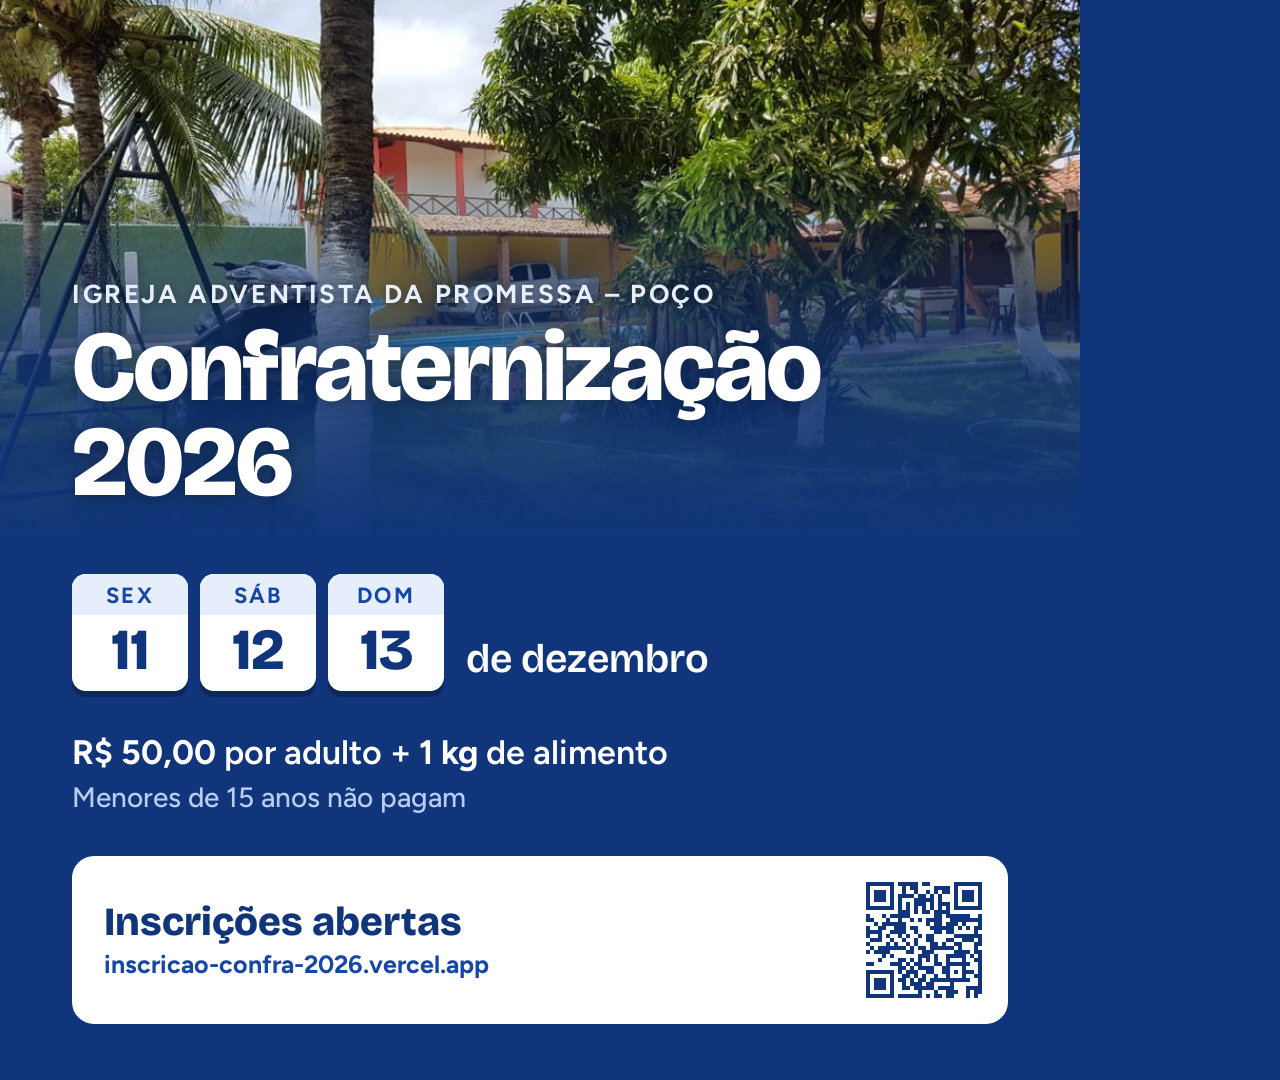
==== divulgacao/banner.html @ 596c6ae3 "Navegação entre etapas, correção de inscrição e banners de divulgação - Botão "Voltar" no topo das e" ====
<!doctype html>
<html lang="pt-BR">
<head>
  <meta charset="utf-8">
  <title>Banner · Confraternização 2026 · IAP Poço</title>
  <!--
    Modelo dos banners de divulgação. Abra com ?formato=quadrado, ?formato=status ou ?formato=link.
    As imagens prontas ficam nesta pasta (banner-quadrado.png e banner-status.png)
    e em site/compartilhar.jpg (prévia do link no WhatsApp).
  -->
  <link rel="preconnect" href="https://fonts.googleapis.com">
  <link rel="preconnect" href="https://fonts.gstatic.com" crossorigin>
  <link rel="stylesheet" href="https://fonts.googleapis.com/css2?family=Bricolage+Grotesque:opsz,wght@12..96,600;12..96,800&family=Figtree:wght@500;600;700&display=swap">
  <style>
    :root {
      /* Layout: foto do local em cima com o nome do evento; faixa azul embaixo com datas,
         valores e o chamado para a inscrição (com QR Code). */
      --azul: #1747a6;
      --azul-forte: #10357a;
      --azul-suave: #b9cdf2;
      --azul-claro: #e6eefb;
      --branco: #ffffff;
      --fonte-titulo: 'Bricolage Grotesque', 'Trebuchet MS', sans-serif;
      --fonte-texto: 'Figtree', 'Segoe UI', sans-serif;
    }

    * { box-sizing: border-box; margin: 0; padding: 0; }
    html, body { background: var(--azul-forte); }
    body { font-family: var(--fonte-texto); color: var(--branco); }

    .banner {
      position: relative;
      overflow: hidden;
      width: var(--largura);
      height: var(--altura);
      display: grid;
      background: var(--azul-forte);
    }

    /* ---- Foto com o nome do evento ---- */
    .foto { position: relative; overflow: hidden; }
    .foto img { width: 100%; height: 100%; object-fit: cover; display: block; }
    .foto::after {
      content: '';
      position: absolute;
      inset: 0;
      background: linear-gradient(180deg, rgb(16 53 122 / 0) 30%, rgb(16 53 122 / 0.78) 68%, var(--azul-forte) 100%);
    }
    .titulo {
      position: absolute;
      z-index: 1;
      left: var(--margem);
      right: var(--margem);
      bottom: var(--titulo-base);
      display: flex;
      flex-direction: column;
      gap: calc(var(--escala) * 10px);
    }
    .igreja {
      font-size: calc(var(--escala) * 26px);
      font-weight: 700;
      letter-spacing: 0.1em;
      text-transform: uppercase;
      color: var(--azul-claro);
      text-shadow: 0 1px 8px rgb(0 0 0 / 0.35);
    }
    h1 {
      font-family: var(--fonte-titulo);
      font-weight: 800;
      font-size: calc(var(--escala) * 100px);
      line-height: 0.95;
      letter-spacing: -0.02em;
      white-space: nowrap;
      text-shadow: 0 2px 18px rgb(0 0 0 / 0.3);
    }

    /* ---- Faixa azul ---- */
    .faixa {
      display: flex;
      flex-direction: column;
      justify-content: space-between;
      gap: calc(var(--escala) * 26px);
      padding: calc(var(--escala) * 34px) var(--margem) calc(var(--escala) * 56px);
    }
    .datas { display: flex; align-items: flex-end; gap: calc(var(--escala) * 22px); }
    .dias { display: flex; gap: calc(var(--escala) * 12px); list-style: none; }
    .dia {
      width: calc(var(--escala) * 116px);
      overflow: hidden;
      text-align: center;
      background: var(--branco);
      border-radius: calc(var(--escala) * 14px);
      box-shadow: 0 calc(var(--escala) * 6px) 0 rgb(4 16 40 / 0.35);
    }
    .dia-semana {
      display: block;
      padding: calc(var(--escala) * 8px) 0 calc(var(--escala) * 6px);
      background: var(--azul-claro);
      color: var(--azul);
      font-size: calc(var(--escala) * 22px);
      font-weight: 700;
      letter-spacing: 0.1em;
      text-transform: uppercase;
    }
    .dia-numero {
      display: block;
      padding: calc(var(--escala) * 6px) 0 calc(var(--escala) * 12px);
      color: var(--azul-forte);
      font-family: var(--fonte-titulo);
      font-weight: 800;
      font-size: calc(var(--escala) * 58px);
      line-height: 1;
    }
    .mes {
      font-family: var(--fonte-titulo);
      font-weight: 600;
      font-size: calc(var(--escala) * 40px);
      line-height: 1.1;
      padding-bottom: calc(var(--escala) * 10px);
    }
    .valores { display: flex; flex-direction: column; gap: calc(var(--escala) * 6px); }
    .valor { font-size: calc(var(--escala) * 34px); font-weight: 600; line-height: 1.2; }
    .valor strong { font-weight: 700; }
    .gratis { font-size: calc(var(--escala) * 28px); font-weight: 500; color: var(--azul-suave); }

    .chamada {
      display: flex;
      align-items: center;
      justify-content: space-between;
      gap: calc(var(--escala) * 24px);
      padding: calc(var(--escala) * 18px) calc(var(--escala) * 18px) calc(var(--escala) * 18px) calc(var(--escala) * 32px);
      border-radius: calc(var(--escala) * 22px);
      background: var(--branco);
      color: var(--azul-forte);
    }
    .chamada-texto { display: flex; flex-direction: column; gap: calc(var(--escala) * 6px); min-width: 0; }
    .chamada-titulo {
      font-family: var(--fonte-titulo);
      font-weight: 800;
      font-size: calc(var(--escala) * 40px);
      line-height: 1.05;
    }
    .chamada-link { font-size: calc(var(--escala) * 25px); font-weight: 700; color: var(--azul); }
    .qr { flex: none; width: calc(var(--escala) * 132px); }
    .qr svg { display: block; width: 100%; height: auto; }

    /* ---- Formatos ---- */
    body.quadrado { --largura: 1080px; --altura: 1080px; --escala: 1; --margem: 72px; --titulo-base: 30px; }
    .quadrado .banner { grid-template-rows: 540px 1fr; }

    body.status { --largura: 1080px; --altura: 1920px; --escala: 1.3; --margem: 80px; --titulo-base: 44px; }
    .status .banner { grid-template-rows: 900px 1fr; }
    .status .faixa { padding-top: 48px; padding-bottom: 96px; gap: 28px; }
    .status .chamada { flex-direction: column; align-items: center; text-align: center; gap: 22px; padding: 40px 40px 36px; }
    .status .chamada-titulo { font-size: 64px; }
    .status .chamada-link { font-size: 34px; }
    .status .qr { width: 290px; order: 2; }
    .status .chamada-texto { align-items: center; }

    body.link { --largura: 1200px; --altura: 630px; --escala: 0.72; --margem: 56px; --titulo-base: 0px; }
    .link .banner { grid-template-columns: 640px 1fr; grid-template-rows: 1fr; }
    .link .foto { order: 2; }
    .link .foto::after { background: linear-gradient(90deg, var(--azul-forte) 0%, rgb(16 53 122 / 0) 22%); }
    .link .titulo { position: static; margin-bottom: 4px; }
    .link h1 { font-size: 74px; }
    .link .igreja { font-size: 19px; text-shadow: none; }
    .link .faixa { justify-content: center; gap: 22px; padding: 48px var(--margem); }
    .link .valores, .link .qr, .link .chamada-link { display: none; }
    .link .chamada { align-self: flex-start; padding: 14px 26px; border-radius: 999px; }
    .link .chamada-titulo { font-size: 30px; }
  </style>
</head>
<body>
  <div class="banner">
    <div class="foto">
      <img id="foto" src="../site/fotos/foto-1.jpg" alt="">
    </div>
    <div class="faixa">
      <div class="titulo" id="titulo">
        <p class="igreja">Igreja Adventista da Promessa – Poço</p>
        <h1>Confraternização<br>2026</h1>
      </div>
      <div class="datas">
        <ol class="dias">
          <li class="dia"><span class="dia-semana">sex</span><span class="dia-numero">11</span></li>
          <li class="dia"><span class="dia-semana">sáb</span><span class="dia-numero">12</span></li>
          <li class="dia"><span class="dia-semana">dom</span><span class="dia-numero">13</span></li>
        </ol>
        <p class="mes">de dezembro</p>
      </div>
      <div class="valores">
        <p class="valor"><strong>R$ 50,00</strong> por adulto + <strong>1 kg</strong> de alimento</p>
        <p class="gratis">Menores de 15 anos não pagam</p>
      </div>
      <div class="chamada">
        <div class="chamada-texto">
          <p class="chamada-titulo">Inscrições abertas</p>
          <p class="chamada-link">inscricao-confra-2026.vercel.app</p>
        </div>
        <div class="qr" id="qr"></div>
      </div>
    </div>
  </div>

  <script src="../site/vendor/qrcode.min.js"></script>
  <script>
    (function () {
      const formato = new URLSearchParams(location.search).get('formato') || 'quadrado';
      document.body.className = formato;

      // No quadrado e no status, o nome do evento fica sobre a foto
      if (formato !== 'link') document.querySelector('.foto').append(document.getElementById('titulo'));

      const qr = window.qrcode(0, 'M');
      qr.addData('https://inscricao-confra-2026.vercel.app');
      qr.make();
      const n = qr.getModuleCount();
      const m = 2;
      let d = '';
      for (let l = 0; l < n; l++) {
        for (let c = 0; c < n; c++) if (qr.isDark(l, c)) d += 'M' + (c + m) + ' ' + (l + m) + 'h1v1h-1z';
      }
      document.getElementById('qr').innerHTML =
        '<svg xmlns="http://www.w3.org/2000/svg" viewBox="0 0 ' + (n + 2 * m) + ' ' + (n + 2 * m) +
        '" shape-rendering="crispEdges"><rect width="100%" height="100%" fill="#fff"/><path d="' + d + '" fill="#10357a"/></svg>';

      const foto = document.getElementById('foto');
      const fotoPronta = foto.complete ? Promise.resolve() : new Promise((r) => { foto.onload = r; foto.onerror = r; });
      // O título diminui até caber na largura (cada formato tem um espaço diferente)
      function caber(el) {
        let tamanho = parseFloat(getComputedStyle(el).fontSize);
        while (el.scrollWidth > el.clientWidth + 1 && tamanho > 24) {
          tamanho -= 2;
          el.style.fontSize = tamanho + 'px';
        }
      }

      Promise.all([document.fonts.ready, fotoPronta]).then(() => {
        caber(document.querySelector('h1'));
        document.body.dataset.pronto = '1';
      });
    })();
  </script>
</body>
</html>
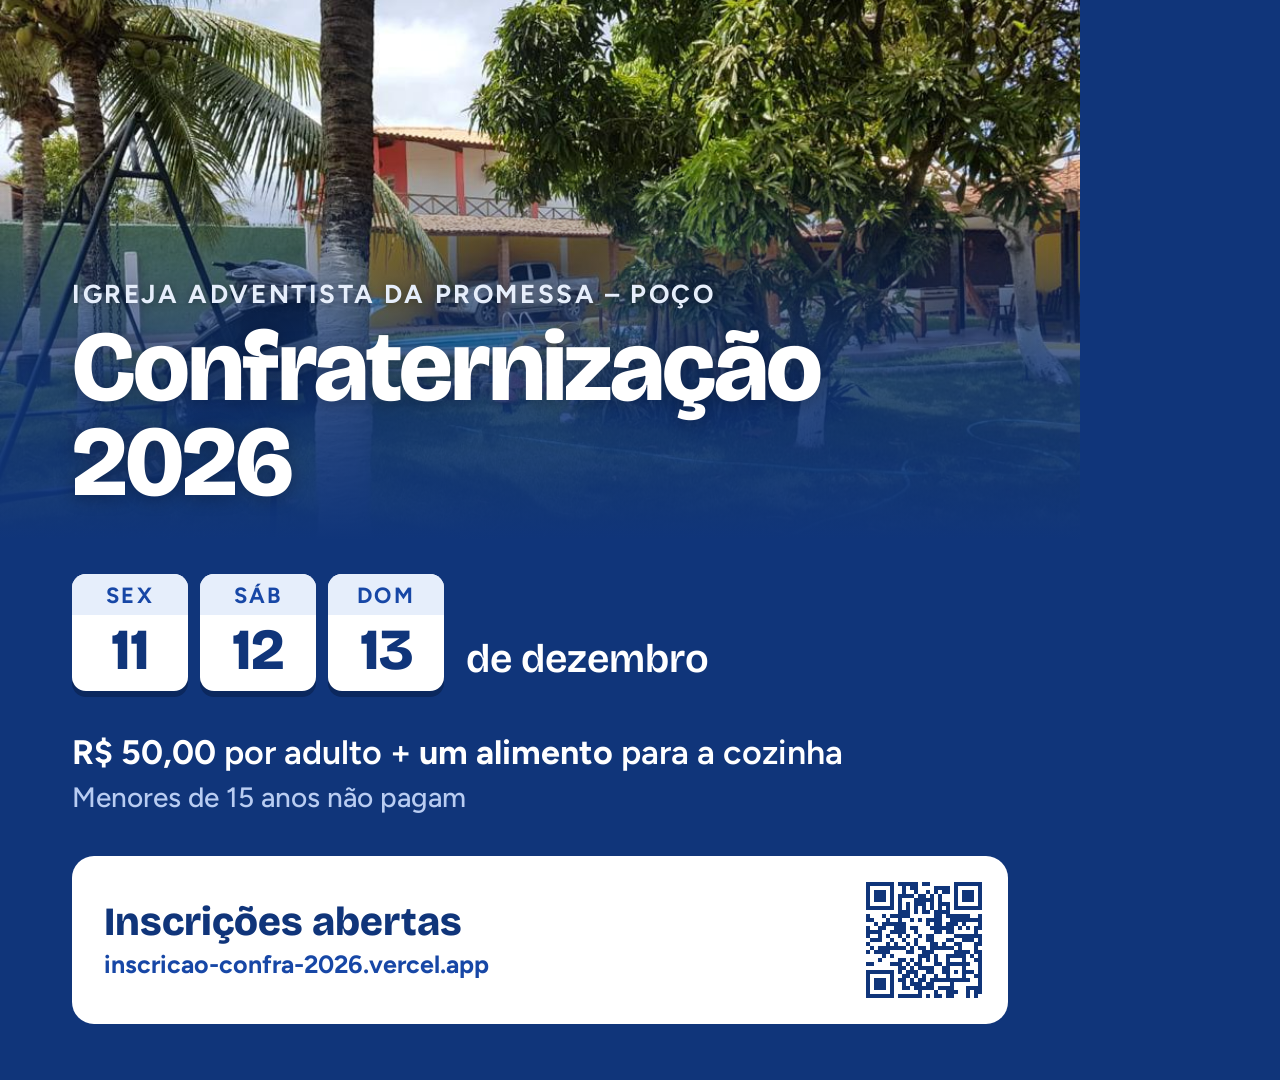
==== commit 26cb4730: "Alimentos com quantidade por item, para cada adulto gastar o mesmo A lista passa a ter 11 itens (ent" ====
--- a/divulgacao/banner.html
+++ b/divulgacao/banner.html
@@ -121,6 +121,7 @@
     .valores { display: flex; flex-direction: column; gap: calc(var(--escala) * 6px); }
     .valor { font-size: calc(var(--escala) * 34px); font-weight: 600; line-height: 1.2; }
     .valor strong { font-weight: 700; }
+    .valor .junto { white-space: nowrap; }
     .gratis { font-size: calc(var(--escala) * 28px); font-weight: 500; color: var(--azul-suave); }
 
     .chamada {
@@ -189,7 +190,7 @@
         <p class="mes">de dezembro</p>
       </div>
       <div class="valores">
-        <p class="valor"><strong>R$ 50,00</strong> por adulto + <strong>1 kg</strong> de alimento</p>
+        <p class="valor"><strong>R$ 50,00</strong> por adulto <span class="junto">+ <strong>um alimento</strong> para a cozinha</span></p>
         <p class="gratis">Menores de 15 anos não pagam</p>
       </div>
       <div class="chamada">
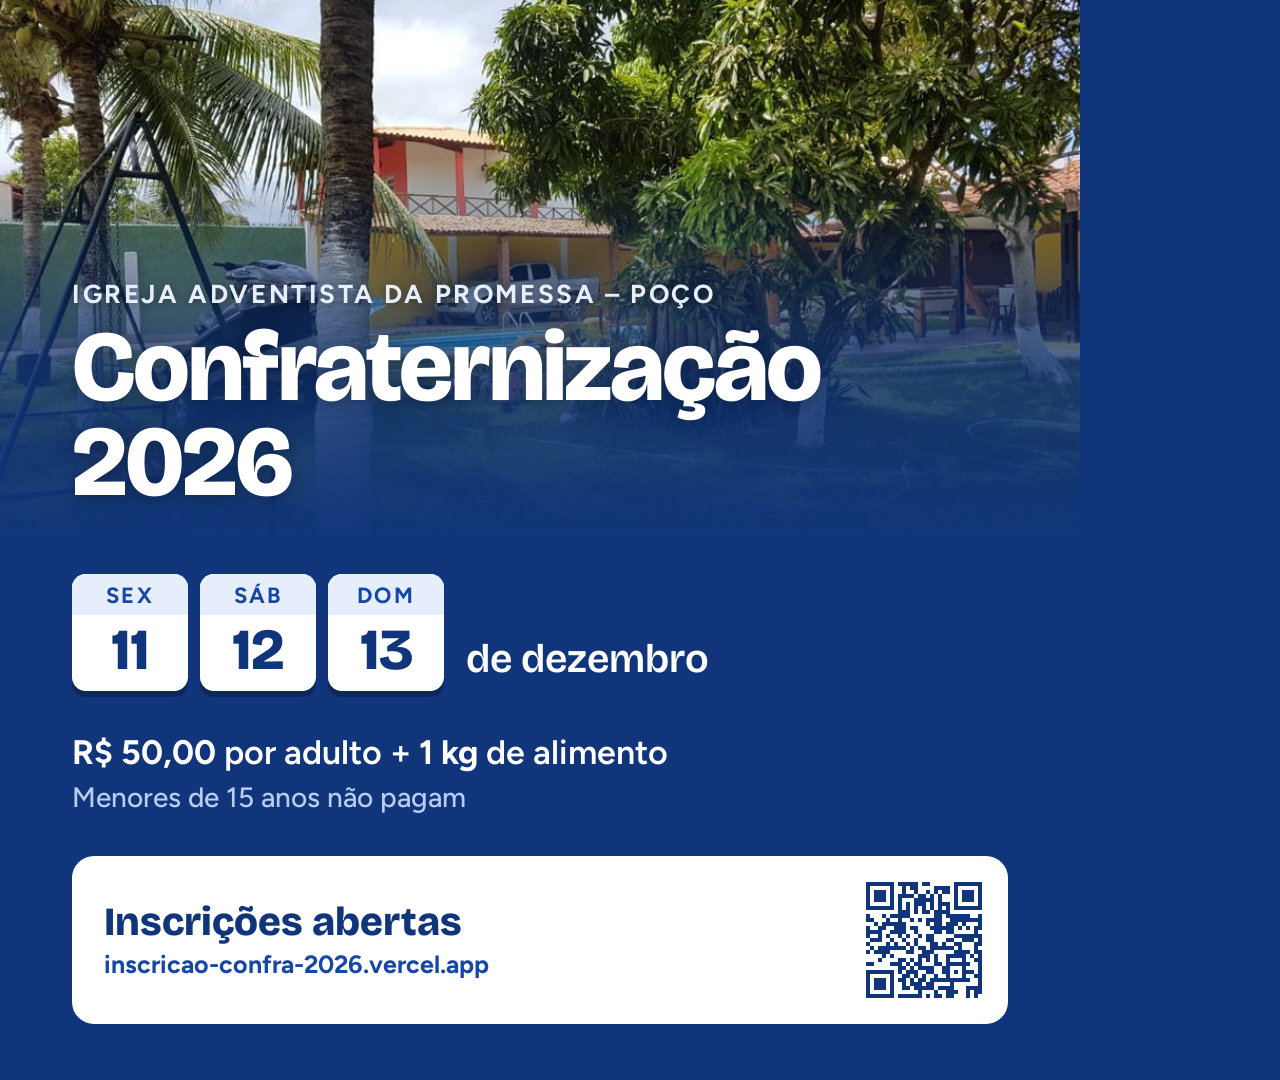
==== commit 2936c8dd: "Alimento volta a ser 1 kg por adulto, com os itens a definir A organização vai decidir depois quais " ====
--- a/divulgacao/banner.html
+++ b/divulgacao/banner.html
@@ -121,7 +121,6 @@
     .valores { display: flex; flex-direction: column; gap: calc(var(--escala) * 6px); }
     .valor { font-size: calc(var(--escala) * 34px); font-weight: 600; line-height: 1.2; }
     .valor strong { font-weight: 700; }
-    .valor .junto { white-space: nowrap; }
     .gratis { font-size: calc(var(--escala) * 28px); font-weight: 500; color: var(--azul-suave); }
 
     .chamada {
@@ -190,7 +189,7 @@
         <p class="mes">de dezembro</p>
       </div>
       <div class="valores">
-        <p class="valor"><strong>R$ 50,00</strong> por adulto <span class="junto">+ <strong>um alimento</strong> para a cozinha</span></p>
+        <p class="valor"><strong>R$ 50,00</strong> por adulto + <strong>1 kg</strong> de alimento</p>
         <p class="gratis">Menores de 15 anos não pagam</p>
       </div>
       <div class="chamada">
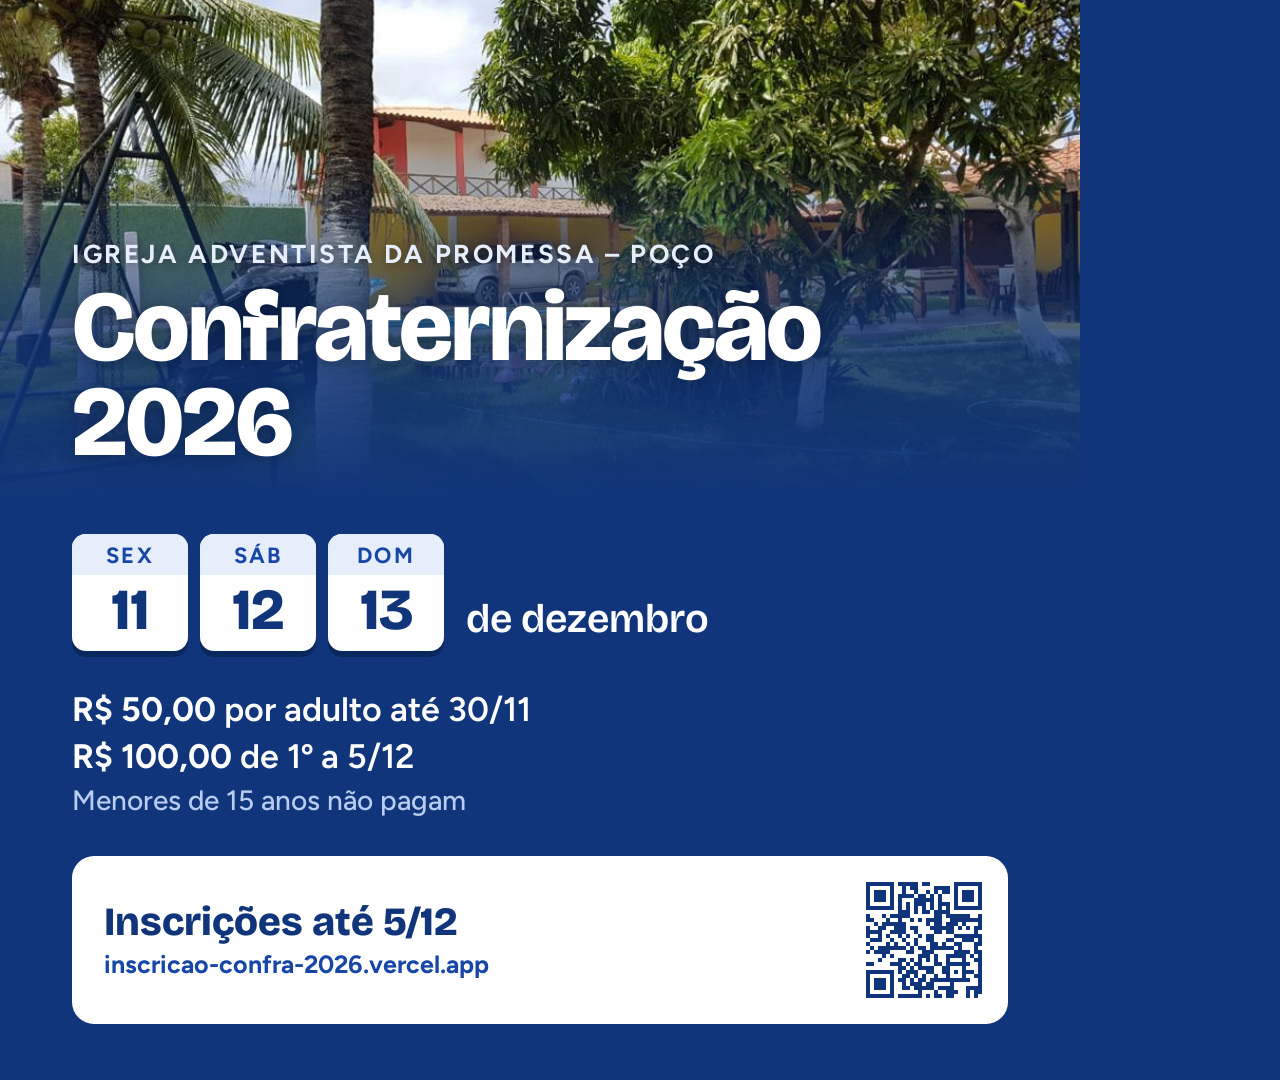
==== commit 048dfced: "Valor por data (R$ 50 até 30/11, R$ 100 até 5/12) e fim das inscrições O valor por adulto passa a de" ====
--- a/divulgacao/banner.html
+++ b/divulgacao/banner.html
@@ -146,7 +146,7 @@
 
     /* ---- Formatos ---- */
     body.quadrado { --largura: 1080px; --altura: 1080px; --escala: 1; --margem: 72px; --titulo-base: 30px; }
-    .quadrado .banner { grid-template-rows: 540px 1fr; }
+    .quadrado .banner { grid-template-rows: 500px 1fr; }
 
     body.status { --largura: 1080px; --altura: 1920px; --escala: 1.3; --margem: 80px; --titulo-base: 44px; }
     .status .banner { grid-template-rows: 900px 1fr; }
@@ -189,12 +189,13 @@
         <p class="mes">de dezembro</p>
       </div>
       <div class="valores">
-        <p class="valor"><strong>R$ 50,00</strong> por adulto + <strong>1 kg</strong> de alimento</p>
+        <p class="valor"><strong>R$ 50,00</strong> por adulto até 30/11</p>
+        <p class="valor"><strong>R$ 100,00</strong> de 1º a 5/12</p>
         <p class="gratis">Menores de 15 anos não pagam</p>
       </div>
       <div class="chamada">
         <div class="chamada-texto">
-          <p class="chamada-titulo">Inscrições abertas</p>
+          <p class="chamada-titulo">Inscrições até 5/12</p>
           <p class="chamada-link">inscricao-confra-2026.vercel.app</p>
         </div>
         <div class="qr" id="qr"></div>
